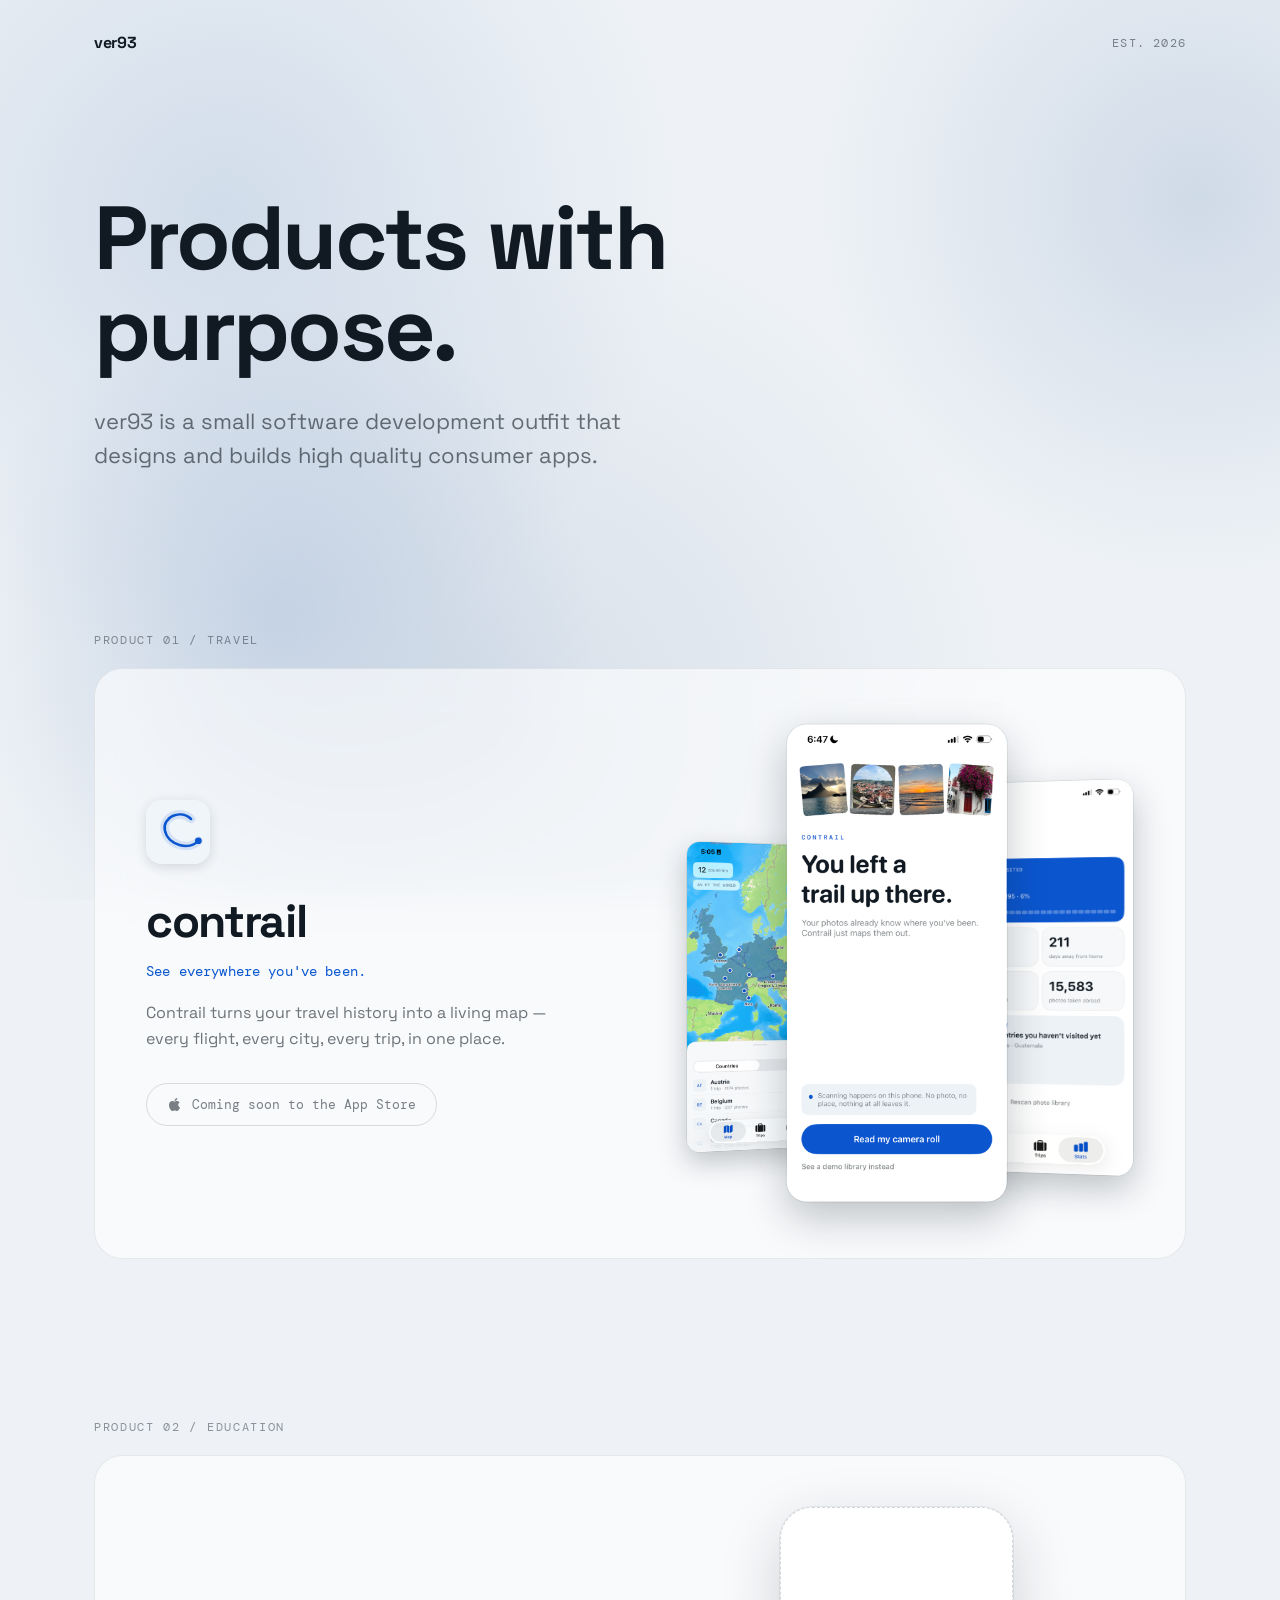
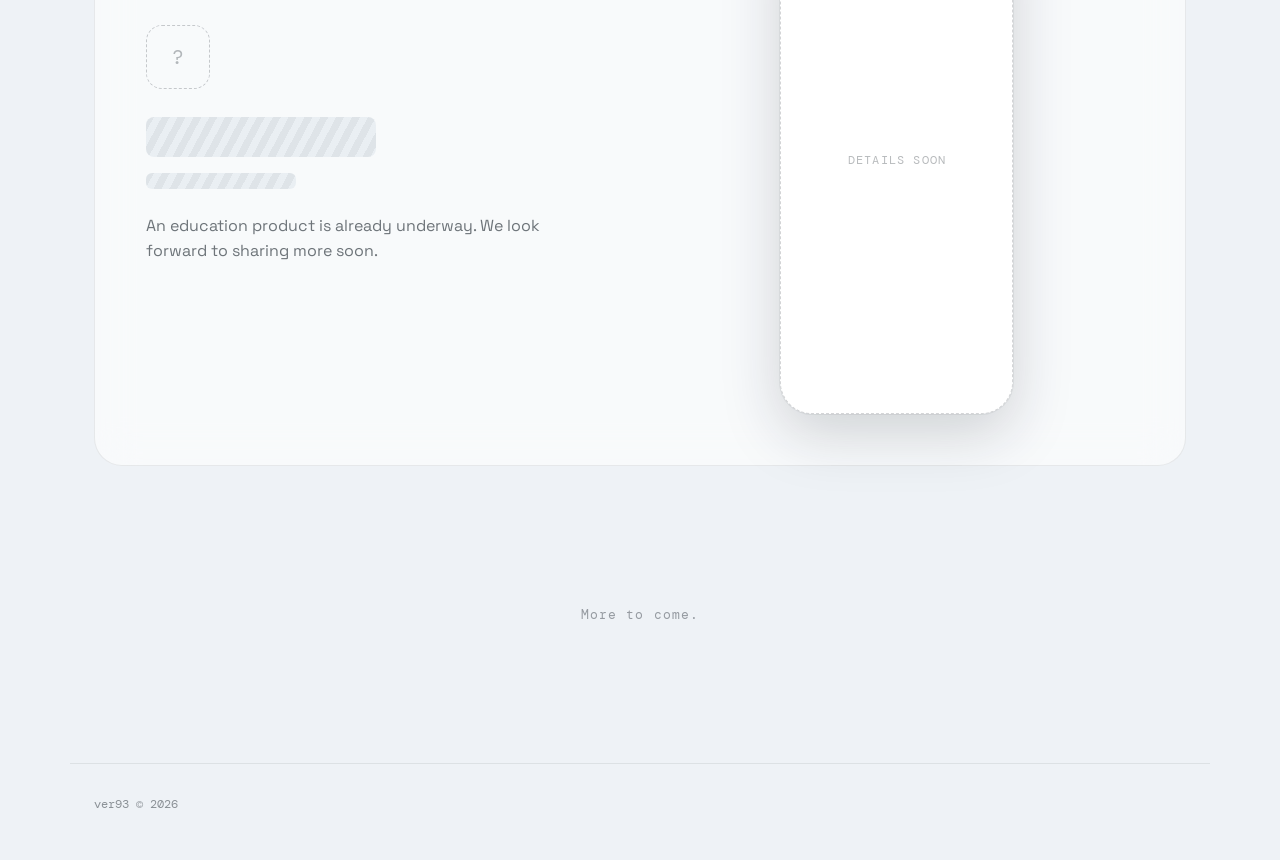
==== index.html @ 561a1c71 "Build ver93.com landing page Co-Authored-By: Claude Sonnet 5 <noreply@anthropic.com> Claude-Session:" ====
<!doctype html>
<html lang="en">
<head>
<meta charset="utf-8">
<meta name="viewport" content="width=device-width, initial-scale=1">
<title>ver93 — Products with purpose.</title>
<meta name="description" content="ver93 is a small software development outfit that designs and builds high quality consumer apps.">
<meta name="theme-color" content="#eef2f6">

<meta property="og:type" content="website">
<meta property="og:title" content="ver93 — Products with purpose.">
<meta property="og:description" content="ver93 is a small software development outfit that designs and builds high quality consumer apps.">
<meta property="og:url" content="https://ver93.com">
<meta name="twitter:card" content="summary">
<meta name="twitter:title" content="ver93 — Products with purpose.">
<meta name="twitter:description" content="ver93 is a small software development outfit that designs and builds high quality consumer apps.">

<link rel="icon" type="image/svg+xml" href="favicon.svg">

<link rel="preconnect" href="https://fonts.googleapis.com">
<link rel="preconnect" href="https://fonts.gstatic.com" crossorigin>
<link href="https://fonts.googleapis.com/css2?family=Space+Grotesk:wght@400;500;600;700&family=DM+Mono:wght@400;500&display=swap" rel="stylesheet">
<link rel="stylesheet" href="css/style.css">
</head>
<body>
<div class="page">
  <canvas id="bg-canvas" aria-hidden="true"></canvas>

  <div class="content">

    <header class="nav wrap">
      <span class="nav__mark">ver93</span>
      <span class="nav__est">EST. 2026</span>
    </header>

    <section class="hero wrap">
      <h1>Products with purpose.</h1>
      <p>ver93 is a small software development outfit that designs and builds high quality consumer apps.</p>
    </section>

    <!-- PRODUCT 01 — CONTRAIL -->
    <section class="product wrap">
      <p class="eyebrow">PRODUCT 01 / TRAVEL</p>
      <div class="card">

        <div>
          <svg class="icon-tile" width="64" height="64" viewBox="0 0 88 88" aria-hidden="true">
            <rect width="88" height="88" fill="#f0f5f9"></rect>
            <path d="M62 26 C 46 12, 22 24, 26 42 C 30 62, 60 70, 72 56" fill="none" stroke="#0b57d0" stroke-width="12" stroke-linecap="round" opacity="0.12"></path>
            <path d="M62 26 C 46 12, 22 24, 26 42 C 30 62, 60 70, 72 56" fill="none" stroke="#0b57d0" stroke-width="3.6" stroke-linecap="round"></path>
            <circle cx="72" cy="56" r="4.6" fill="#0b57d0"></circle>
          </svg>
          <h2 class="product-title">contrail</h2>
          <p class="product-tagline">See everywhere you've been.</p>
          <p class="product-desc">Contrail turns your travel history into a living map — every flight, every city, every trip, in one place.</p>
          <div class="badge">
            <svg width="15" height="15" viewBox="0 0 384 512" aria-hidden="true"><path d="M318.7 268.7c-.2-36.7 16.4-64.4 50-84.8-18.8-26.9-47.2-41.7-84.7-44.6-35.5-2.8-74.3 20.7-88.5 20.7-15 0-49.4-19.7-76.4-19.7C63.3 141.2 4 184.8 4 273.5q0 39.3 14.4 81.2c12.8 36.7 59 126.7 107.2 125.2 25.2-.6 43-17.9 75.8-17.9 31.8 0 48.3 17.9 76.4 17.9 48.6-.7 90.4-82.5 102.6-119.3-65.2-30.7-61.7-90-61.7-91.9zm-56.6-164.2c27.3-32.4 24.8-61.9 24-72.5-24.1 1.4-52 16.6-67.9 35.2-17.5 19.8-27.8 44.3-25.6 71.9 26.1 2 49.9-11.4 69.5-34.6z"/></svg>
            <span>Coming soon to the App Store</span>
          </div>
        </div>

        <div class="showcase">
          <div class="showcase__stage">
            <img class="showcase__shot is-center" src="assets/screenshots/shot-1.png" alt="Contrail onboarding screen">
            <img class="showcase__shot is-back-left" src="assets/screenshots/shot-2.png" alt="Contrail map view showing visited countries across Europe">
            <img class="showcase__shot is-back-right" src="assets/screenshots/shot-3.png" alt="Contrail stats screen showing trips and countries visited">
          </div>
        </div>

      </div>
    </section>

    <!-- PRODUCT 02 — MYSTERY -->
    <section class="product product--mystery wrap">
      <p class="eyebrow">PRODUCT 02 / EDUCATION</p>
      <div class="card">

        <div>
          <div class="icon-placeholder"><span>?</span></div>
          <div class="hatch hatch--title"></div>
          <div class="hatch hatch--sub"></div>
          <p class="product-desc">An education product is already underway. We look forward to sharing more soon.</p>
        </div>

        <div class="device-frame device-frame--ghost">
          <span>DETAILS SOON</span>
        </div>

      </div>
    </section>

    <section class="closer wrap">
      <p>More to come.</p>
    </section>

    <footer class="footer wrap">
      <span>ver93 © 2026</span>
    </footer>

  </div>
</div>

<script src="js/main.js"></script>
</body>
</html>
---- css/style.css ----
/* ver93 — landing page
   Design tokens: "Vapor" palette (shared with the Contrail app). */

:root {
  --accent: #0b57d0;
  --accent-dark: #083f96;
  --ink: #111a22;
  --ink-14: rgba(17, 26, 34, 0.14);
  --ink-45: rgba(17, 26, 34, 0.45);
  --ink-50: rgba(17, 26, 34, 0.5);
  --ink-55: rgba(17, 26, 34, 0.55);
  --ink-60: rgba(17, 26, 34, 0.6);
  --hairline: rgba(17, 26, 34, 0.08);
  --bg: #eef2f6;
  --surface: rgba(255, 255, 255, 0.6);
  --surface-soft: #eef3f7;
}

* {
  box-sizing: border-box;
}

html {
  background: var(--bg);
}

body {
  margin: 0;
  background: var(--bg);
  color: var(--ink);
  font-family: "Space Grotesk", system-ui, sans-serif;
}

::selection {
  background: rgba(11, 87, 208, 0.18);
  color: var(--ink);
}

a {
  color: var(--accent);
}

a:hover {
  color: var(--accent-dark);
}

@keyframes fadeUp {
  from {
    opacity: 0;
    transform: translateY(14px);
  }
  to {
    opacity: 1;
    transform: translateY(0);
  }
}

@media (prefers-reduced-motion: reduce) {
  .hero {
    animation: none;
  }
}

/* ---------- layout shell ---------- */

.page {
  position: relative;
  min-height: 100vh;
  overflow: hidden;
}

#bg-canvas {
  position: fixed;
  inset: 0;
  width: 100%;
  height: 100%;
  z-index: 0;
  pointer-events: none;
}

.content {
  position: relative;
  z-index: 1;
}

.wrap {
  max-width: 1140px;
  margin: 0 auto;
  padding-left: 24px;
  padding-right: 24px;
}

/* ---------- nav ---------- */

.nav {
  display: flex;
  flex-wrap: wrap;
  align-items: center;
  justify-content: space-between;
  gap: 8px;
  padding-top: 32px;
}

.nav__mark {
  font-weight: 700;
  font-size: 16px;
  letter-spacing: -0.02em;
  color: var(--ink);
}

.nav__est {
  font-family: "DM Mono", monospace;
  font-size: 12px;
  letter-spacing: 0.1em;
  color: var(--ink-50);
}

/* ---------- hero ---------- */

.hero {
  padding-top: 140px;
  padding-bottom: 160px;
  animation: fadeUp 0.9s ease both;
}

.hero h1 {
  font-size: clamp(48px, 7vw, 90px);
  line-height: 1.02;
  font-weight: 700;
  letter-spacing: -0.03em;
  margin: 0 0 28px;
  max-width: 920px;
  text-wrap: pretty;
}

.hero p {
  font-size: clamp(18px, 2vw, 22px);
  line-height: 1.55;
  color: var(--ink-60);
  max-width: 600px;
  margin: 0;
}

/* ---------- product sections ---------- */

.product {
  padding-bottom: 160px;
}

.product--mystery {
  padding-bottom: 140px;
}

.eyebrow {
  font-family: "DM Mono", monospace;
  font-size: 12px;
  letter-spacing: 0.14em;
  color: var(--ink-45);
  margin: 0 0 20px;
}

.card {
  border: 1px solid var(--hairline);
  border-radius: 28px;
  background: var(--surface);
  backdrop-filter: blur(20px);
  -webkit-backdrop-filter: blur(20px);
  padding: clamp(28px, 4vw, 56px);
  display: grid;
  grid-template-columns: repeat(auto-fit, minmax(min(260px, 100%), 1fr));
  gap: 40px;
  align-items: center;
}

.icon-tile {
  display: block;
  border-radius: 16px;
  box-shadow: 0 3px 12px rgba(17, 26, 34, 0.14);
  margin-bottom: 28px;
}

.product-title {
  font-size: clamp(32px, 4vw, 46px);
  font-weight: 700;
  letter-spacing: -0.03em;
  margin: 0 0 12px;
}

.product-tagline {
  font-family: "DM Mono", monospace;
  font-size: 14px;
  color: var(--accent);
  letter-spacing: 0.01em;
  margin: 0 0 20px;
}

.product-desc {
  font-size: 16px;
  line-height: 1.6;
  color: var(--ink-60);
  max-width: 440px;
  margin: 0 0 32px;
}

.badge {
  display: inline-flex;
  align-items: center;
  gap: 10px;
  border: 1px solid var(--ink-14);
  border-radius: 999px;
  padding: 12px 20px;
  color: var(--ink-55);
  font-family: "DM Mono", monospace;
  font-size: 13px;
  max-width: 100%;
  flex-wrap: wrap;
}

.badge svg {
  flex: none;
  fill: var(--ink-55);
}

/* ---------- device frame (Contrail map screen) ---------- */

.device-frame {
  justify-self: center;
  width: min(233px, 100%);
  aspect-ratio: 233 / 507;
  position: relative;
  overflow: hidden;
  border-radius: 32px;
  box-shadow: 0 20px 60px rgba(17, 26, 34, 0.18), 0 0 0 1px rgba(17, 26, 34, 0.06);
  background: #ffffff;
}

/* ---------- screenshot showcase (static, for now — see README) ---------- */

.showcase {
  justify-self: center;
  display: flex;
  justify-content: center;
  width: 100%;
}

.showcase__stage {
  position: relative;
  width: min(380px, 100%);
  aspect-ratio: 1 / 1.28;
  /* Deliberately not clipped: the shots and their shadows are allowed to
     extend past this box (into the card's own padding) rather than being
     cropped at a hard viewport edge. */
  overflow: visible;
  perspective: 1000px;
}

.showcase__shot {
  position: absolute;
  top: 50%;
  left: 50%;
  width: 58%;
  /* Matches the source screenshots' own ratio exactly, so the full,
     unmodified image is shown — no cropping, no padding, no mat. */
  aspect-ratio: 1170 / 2532;
  object-fit: cover;
  display: block;
  border-radius: 20px;
  box-shadow: 0 16px 40px rgba(17, 26, 34, 0.25), 0 0 0 1px rgba(17, 26, 34, 0.08);
}

.showcase__shot.is-center {
  transform: translate(-50%, -50%) scale(1);
  z-index: 3;
}

.showcase__shot.is-back-right {
  transform: translate(-50%, -50%) translateX(65%) translateY(3%) scale(0.82) rotateY(-8deg);
  z-index: 2;
}

.showcase__shot.is-back-left {
  transform: translate(-50%, -50%) translateX(-62%) translateY(7%) scale(0.64) rotateY(10deg);
  z-index: 1;
}

/* ---------- mystery product ---------- */

.icon-placeholder {
  width: 64px;
  height: 64px;
  border-radius: 16px;
  border: 1.5px dashed rgba(17, 26, 34, 0.22);
  display: flex;
  align-items: center;
  justify-content: center;
  margin-bottom: 28px;
  font-family: "DM Mono", monospace;
  font-size: 20px;
  color: rgba(17, 26, 34, 0.3);
}

.hatch {
  background-image: repeating-linear-gradient(
    118deg,
    rgba(17, 26, 34, 0.07) 0 7px,
    rgba(17, 26, 34, 0.02) 7px 14px
  );
  background-color: var(--surface-soft);
  border-radius: 8px;
}

.hatch--title {
  width: min(230px, 100%);
  height: 40px;
  margin-bottom: 16px;
}

.hatch--sub {
  width: 150px;
  height: 16px;
  border-radius: 6px;
  margin-bottom: 24px;
}

.device-frame--ghost {
  border: 1.5px dashed rgba(17, 26, 34, 0.18);
  display: flex;
  align-items: center;
  justify-content: center;
  font-family: "DM Mono", monospace;
  font-size: 12px;
  letter-spacing: 0.1em;
  color: rgba(17, 26, 34, 0.3);
}

/* ---------- closer / footer ---------- */

.closer {
  padding-bottom: 140px;
  text-align: center;
}

.closer p {
  font-family: "DM Mono", monospace;
  font-size: 13px;
  letter-spacing: 0.08em;
  color: rgba(17, 26, 34, 0.4);
  margin: 0;
}

.footer {
  padding-top: 32px;
  padding-bottom: 48px;
  border-top: 1px solid var(--hairline);
  display: flex;
  flex-wrap: wrap;
  align-items: center;
  justify-content: space-between;
  gap: 8px;
  font-family: "DM Mono", monospace;
  font-size: 12px;
  color: var(--ink-45);
}
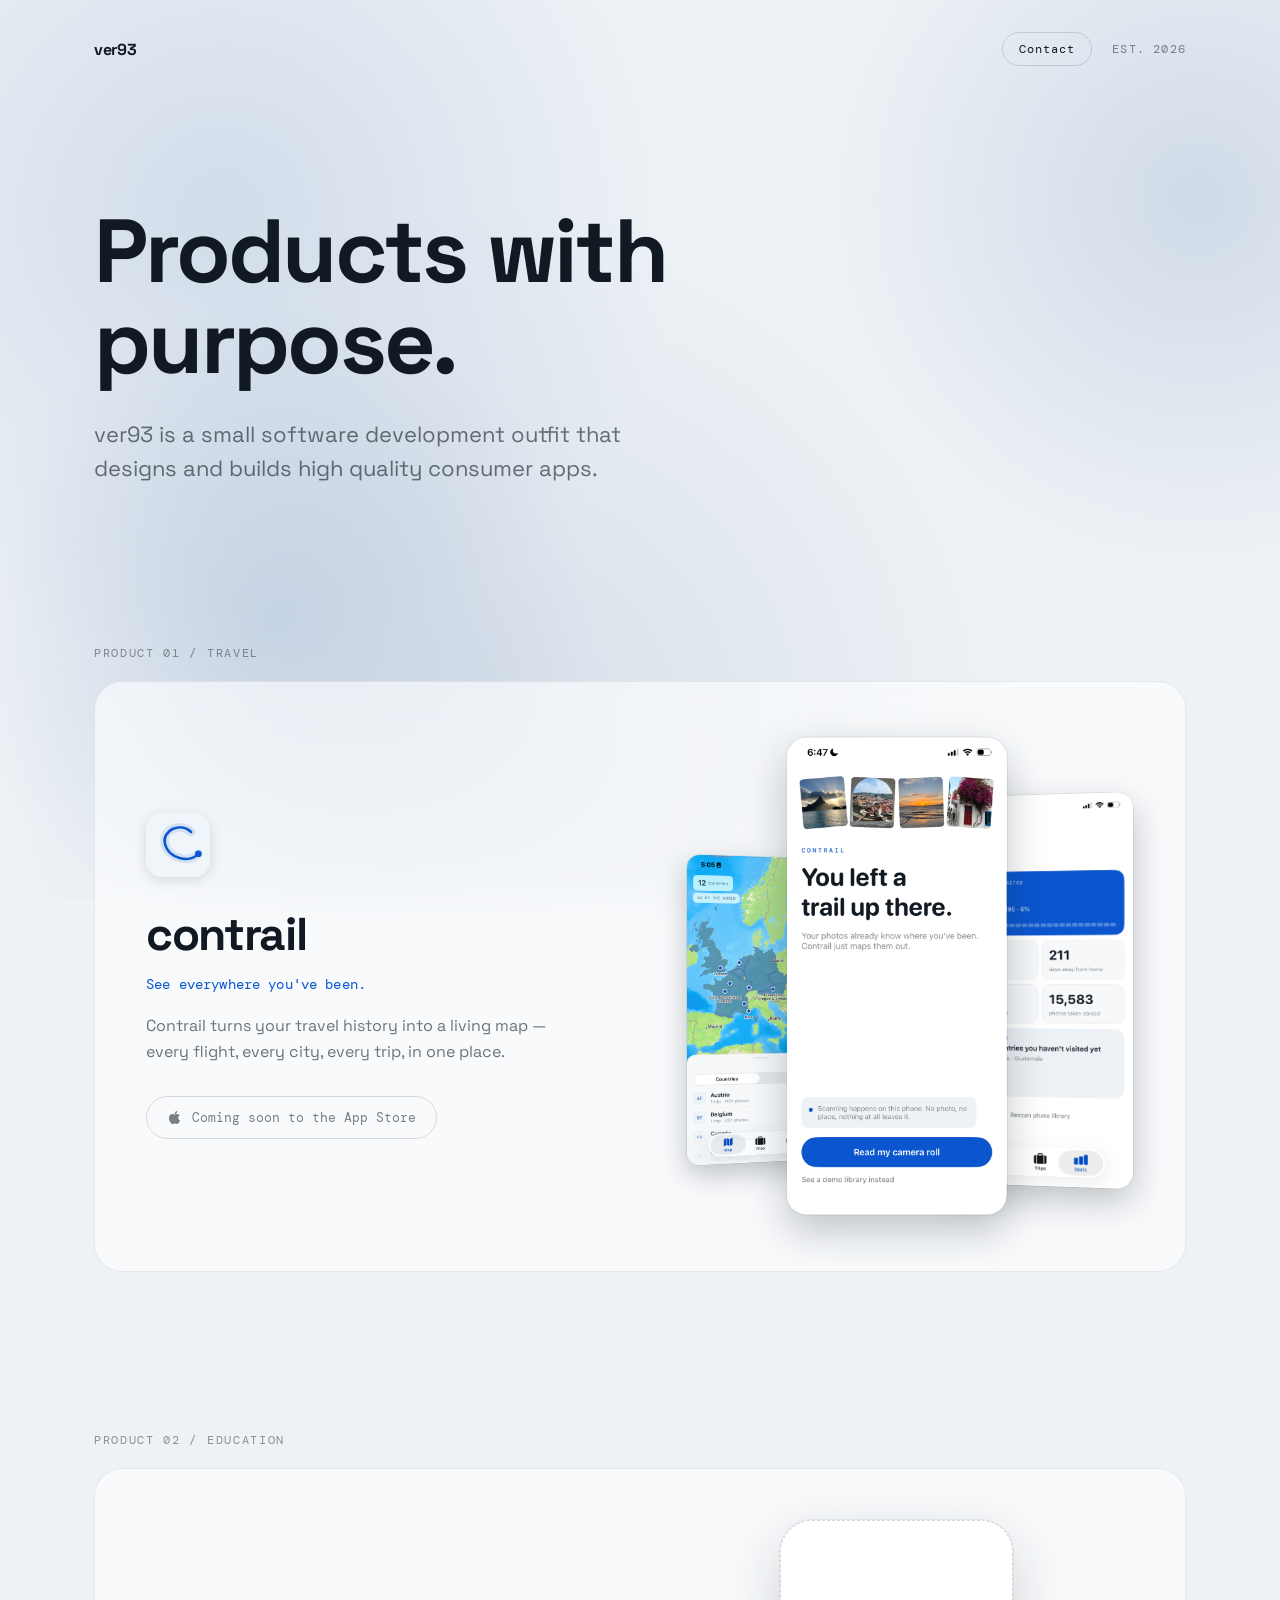
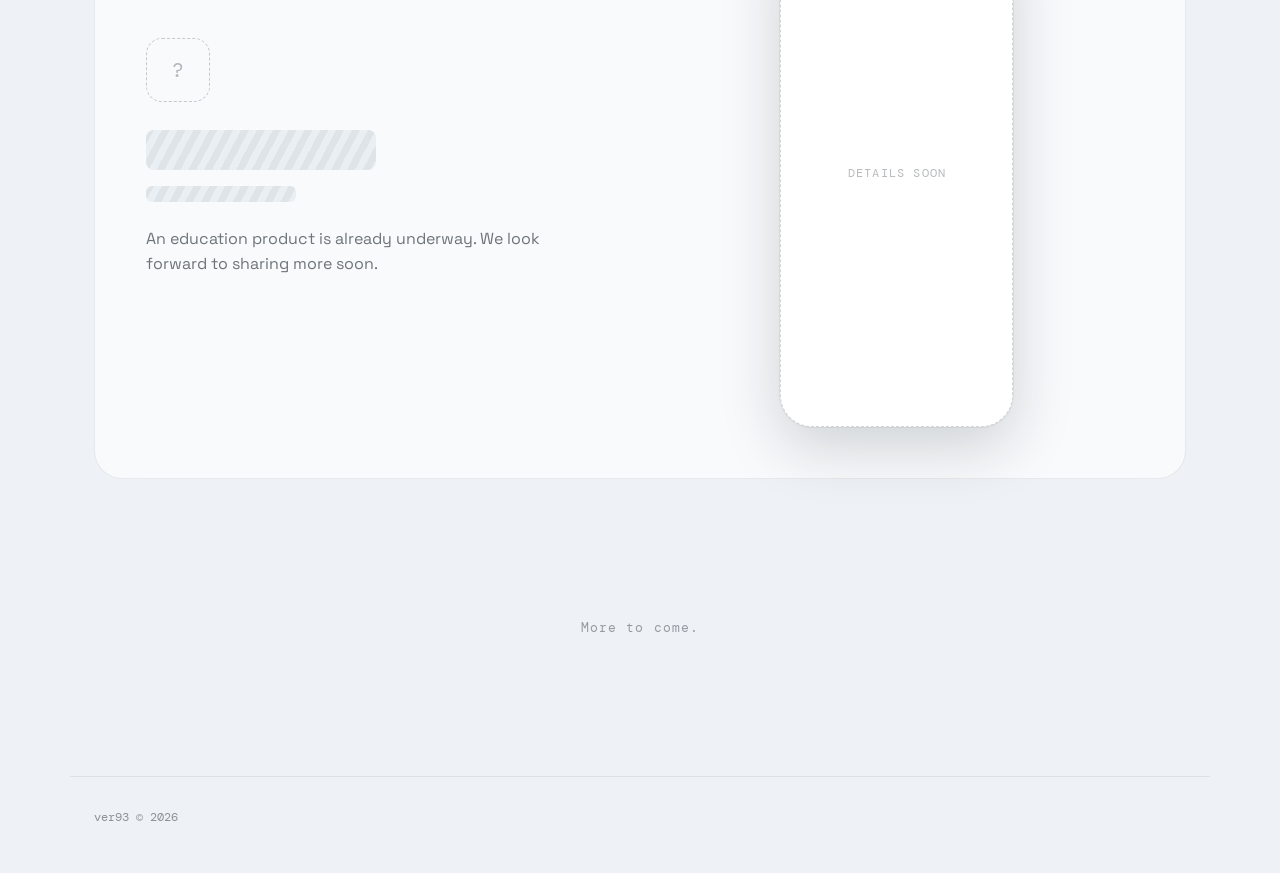
==== commit 041a3ba5: "Add a Contact modal Co-Authored-By: Claude Sonnet 5 <noreply@anthropic.com> Claude-Session: https://" ====
--- a/index.html
+++ b/index.html
@@ -30,7 +30,10 @@
 
     <header class="nav wrap">
       <span class="nav__mark">ver93</span>
-      <span class="nav__est">EST. 2026</span>
+      <div class="nav__right">
+        <button class="nav__contact" type="button" id="contact-open">Contact</button>
+        <span class="nav__est">EST. 2026</span>
+      </div>
     </header>
 
     <section class="hero wrap">
@@ -100,6 +103,40 @@
   </div>
 </div>
 
+<dialog class="contact-dialog" id="contact-dialog" aria-labelledby="contact-dialog-title">
+  <div class="contact-dialog__inner">
+    <button class="contact-dialog__close" type="button" id="contact-close" aria-label="Close">
+      <svg width="14" height="14" viewBox="0 0 14 14" aria-hidden="true"><path d="M1 1L13 13M13 1L1 13" stroke="currentColor" stroke-width="1.6" stroke-linecap="round"/></svg>
+    </button>
+
+    <p class="eyebrow">GET IN TOUCH</p>
+    <h2 class="contact-dialog__title" id="contact-dialog-title">Let's talk.</h2>
+    <p class="contact-dialog__sub">Questions, feedback, or just want to say hi — drop a note below.</p>
+
+    <form id="contact-form" novalidate>
+      <label class="field">
+        <span class="field__label">Name</span>
+        <input type="text" name="name" autocomplete="name" required>
+      </label>
+      <label class="field">
+        <span class="field__label">Email</span>
+        <input type="email" name="email" autocomplete="email" required>
+      </label>
+      <label class="field">
+        <span class="field__label">Message</span>
+        <textarea name="message" rows="4" required></textarea>
+      </label>
+      <!-- Honeypot: real visitors never see or fill this in; bots often do. -->
+      <input type="checkbox" name="botcheck" class="field__honeypot" tabindex="-1" autocomplete="off">
+
+      <button class="contact-dialog__submit" type="submit" id="contact-submit">Send message</button>
+      <p class="contact-dialog__note">Sent straight to the ver93 inbox.</p>
+      <p class="contact-dialog__status" id="contact-status" role="status" aria-live="polite"></p>
+    </form>
+  </div>
+</dialog>
+
 <script src="js/main.js"></script>
+<script src="js/contact.js"></script>
 </body>
 </html>
--- a/css/style.css
+++ b/css/style.css
@@ -108,11 +108,35 @@
   color: var(--ink);
 }
 
+.nav__right {
+  display: flex;
+  align-items: center;
+  gap: 20px;
+}
+
 .nav__est {
   font-family: "DM Mono", monospace;
   font-size: 12px;
   letter-spacing: 0.1em;
   color: var(--ink-50);
+}
+
+.nav__contact {
+  font-family: "DM Mono", monospace;
+  font-size: 12px;
+  letter-spacing: 0.08em;
+  color: var(--ink);
+  background: none;
+  border: 1px solid var(--ink-14);
+  border-radius: 999px;
+  padding: 8px 16px;
+  cursor: pointer;
+  transition: background 0.2s ease, border-color 0.2s ease;
+}
+
+.nav__contact:hover {
+  background: var(--surface-soft);
+  border-color: rgba(17, 26, 34, 0.24);
 }
 
 /* ---------- hero ---------- */
@@ -361,3 +385,201 @@
   font-size: 12px;
   color: var(--ink-45);
 }
+
+/* ---------- contact dialog ---------- */
+
+.contact-dialog {
+  padding: 0;
+  border: none;
+  background: transparent;
+  max-width: min(480px, 92vw);
+  width: 100%;
+  overflow: visible;
+  color: var(--ink);
+}
+
+.contact-dialog::backdrop {
+  background: rgba(17, 26, 34, 0);
+  backdrop-filter: blur(0);
+  -webkit-backdrop-filter: blur(0);
+  transition: background 0.35s ease, backdrop-filter 0.35s ease;
+}
+
+.contact-dialog.is-open::backdrop {
+  background: rgba(17, 26, 34, 0.4);
+  backdrop-filter: blur(10px);
+  -webkit-backdrop-filter: blur(10px);
+}
+
+.contact-dialog__inner {
+  position: relative;
+  max-height: calc(100vh - 48px);
+  overflow-y: auto;
+  box-sizing: border-box;
+  padding: clamp(28px, 5vw, 44px);
+  border-radius: 28px;
+  background: #fdfeff;
+  box-shadow: 0 30px 80px rgba(17, 26, 34, 0.3), 0 0 0 1px rgba(17, 26, 34, 0.06);
+  font-family: "Space Grotesk", system-ui, sans-serif;
+  opacity: 0;
+  transform: scale(0.95) translateY(10px);
+  transition: opacity 0.3s ease, transform 0.35s cubic-bezier(0.2, 0.8, 0.2, 1);
+}
+
+.contact-dialog.is-open .contact-dialog__inner {
+  opacity: 1;
+  transform: scale(1) translateY(0);
+}
+
+@media (prefers-reduced-motion: reduce) {
+  .contact-dialog__inner {
+    transition: opacity 0.15s ease;
+    transform: none;
+  }
+}
+
+.contact-dialog__close {
+  position: absolute;
+  top: 20px;
+  right: 20px;
+  width: 32px;
+  height: 32px;
+  display: flex;
+  align-items: center;
+  justify-content: center;
+  border-radius: 999px;
+  border: 1px solid var(--hairline);
+  background: var(--surface-soft);
+  color: var(--ink-55);
+  cursor: pointer;
+  transition: background 0.2s ease, color 0.2s ease;
+}
+
+.contact-dialog__close:hover {
+  background: #ffffff;
+  color: var(--ink);
+}
+
+.contact-dialog__title {
+  font-size: clamp(28px, 4vw, 34px);
+  font-weight: 700;
+  letter-spacing: -0.02em;
+  margin: 4px 0 10px;
+  padding-right: 32px;
+}
+
+.contact-dialog__sub {
+  font-size: 15px;
+  line-height: 1.55;
+  color: var(--ink-60);
+  margin: 0 0 28px;
+}
+
+.field {
+  display: block;
+  margin-bottom: 18px;
+}
+
+.field__label {
+  display: block;
+  font-family: "DM Mono", monospace;
+  font-size: 11px;
+  letter-spacing: 0.1em;
+  text-transform: uppercase;
+  color: var(--ink-45);
+  margin-bottom: 8px;
+}
+
+.field input,
+.field textarea {
+  width: 100%;
+  box-sizing: border-box;
+  font-family: "Space Grotesk", system-ui, sans-serif;
+  font-size: 15px;
+  padding: 12px 14px;
+  border-radius: 12px;
+  border: 1px solid var(--hairline);
+  background: var(--surface-soft);
+  color: var(--ink);
+  transition: border-color 0.2s ease, background 0.2s ease, box-shadow 0.2s ease;
+}
+
+.field textarea {
+  resize: vertical;
+  min-height: 90px;
+  font-family: inherit;
+}
+
+.field input:focus,
+.field textarea:focus {
+  outline: none;
+  border-color: var(--accent);
+  background: #ffffff;
+  box-shadow: 0 0 0 3px rgba(11, 87, 208, 0.14);
+}
+
+.contact-dialog__submit {
+  width: 100%;
+  padding: 14px 20px;
+  margin-top: 6px;
+  border: none;
+  border-radius: 999px;
+  background: var(--accent);
+  color: #ffffff;
+  font-family: "Space Grotesk", system-ui, sans-serif;
+  font-weight: 600;
+  font-size: 15px;
+  cursor: pointer;
+  transition: background 0.2s ease, transform 0.15s ease;
+}
+
+.contact-dialog__submit:hover {
+  background: var(--accent-dark);
+}
+
+.contact-dialog__submit:active {
+  transform: scale(0.98);
+}
+
+.contact-dialog__submit:disabled {
+  opacity: 0.7;
+  cursor: default;
+  transform: none;
+}
+
+.contact-dialog__note {
+  margin: 14px 0 0;
+  font-family: "DM Mono", monospace;
+  font-size: 11px;
+  color: var(--ink-45);
+  text-align: center;
+}
+
+.contact-dialog__note a {
+  color: var(--ink-45);
+}
+
+.field__honeypot {
+  position: absolute;
+  width: 1px;
+  height: 1px;
+  overflow: hidden;
+  clip: rect(0 0 0 0);
+  white-space: nowrap;
+}
+
+.contact-dialog__status {
+  margin: 10px 0 0;
+  font-family: "DM Mono", monospace;
+  font-size: 12px;
+  text-align: center;
+  min-height: 1.4em;
+}
+
+.contact-dialog__status[data-state="success"] {
+  color: var(--accent);
+}
+
+.contact-dialog__status[data-state="error"] {
+  color: #b3261e;
+}
